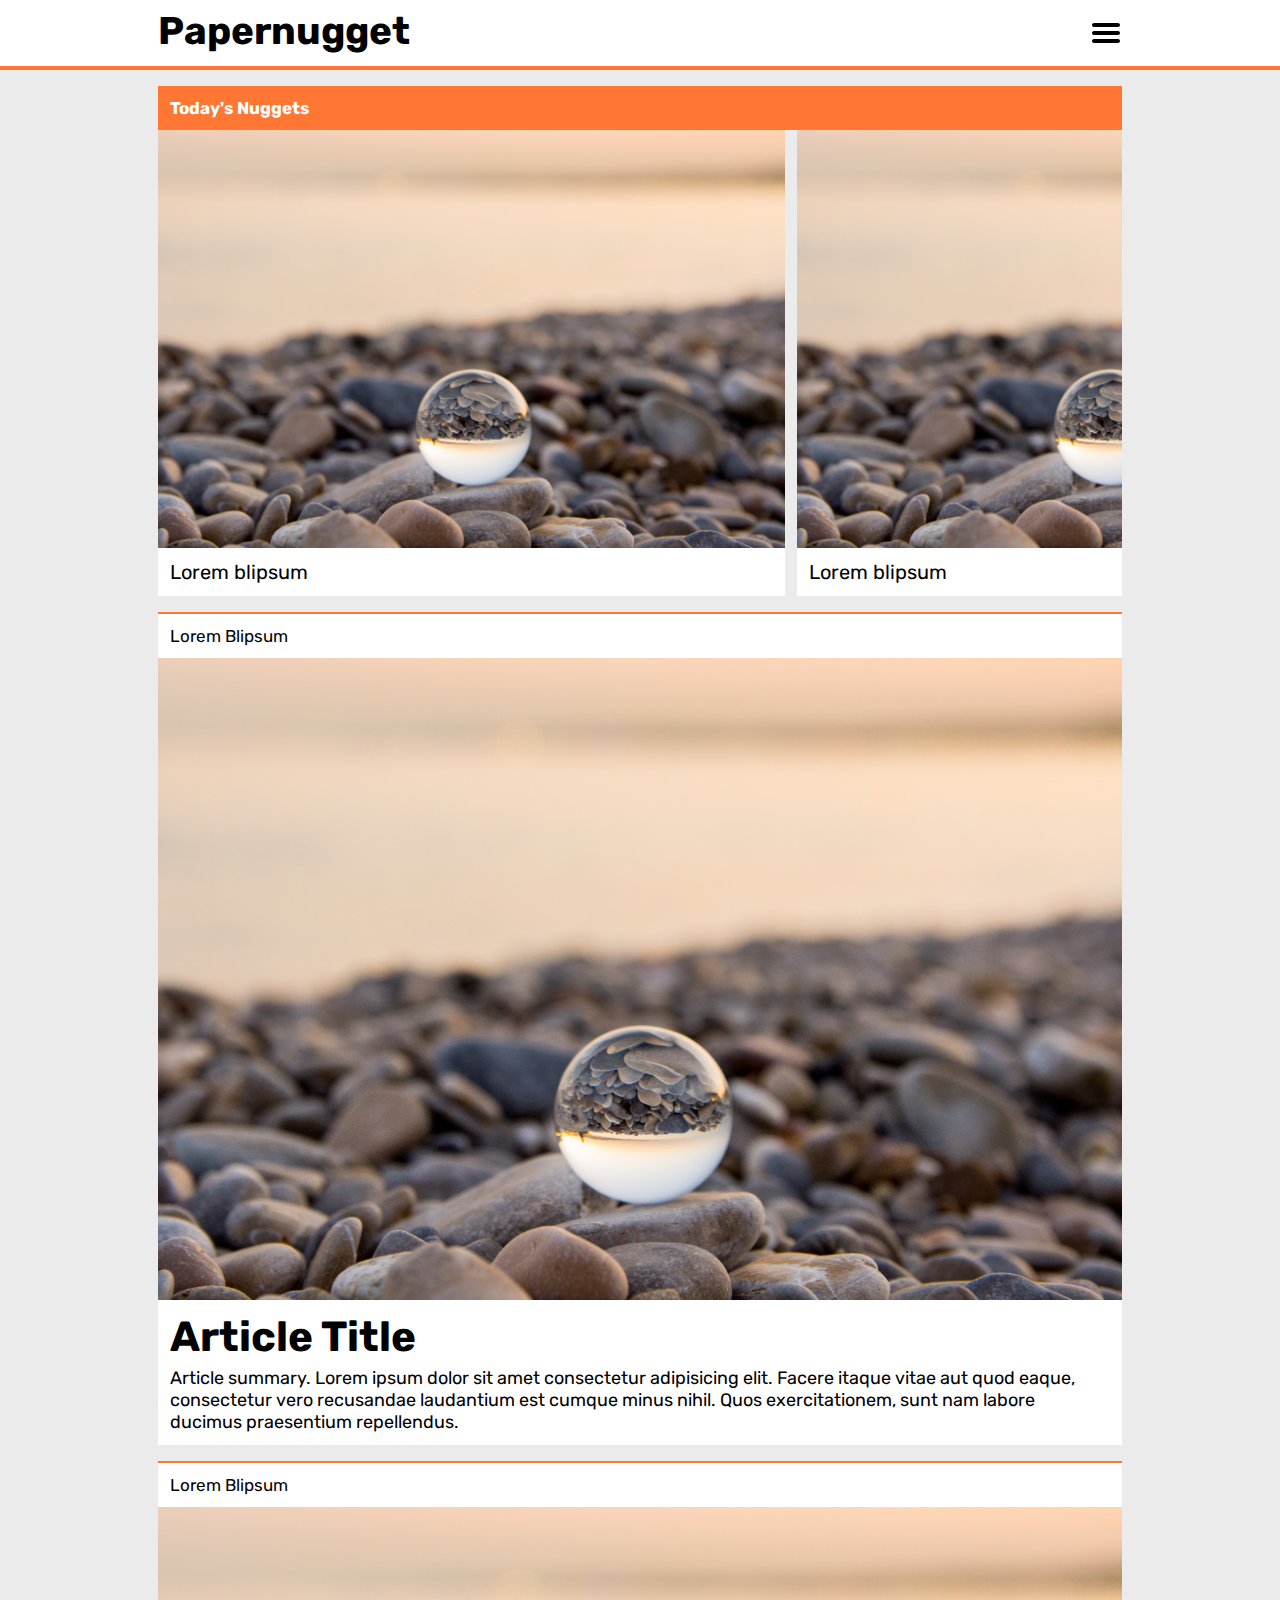
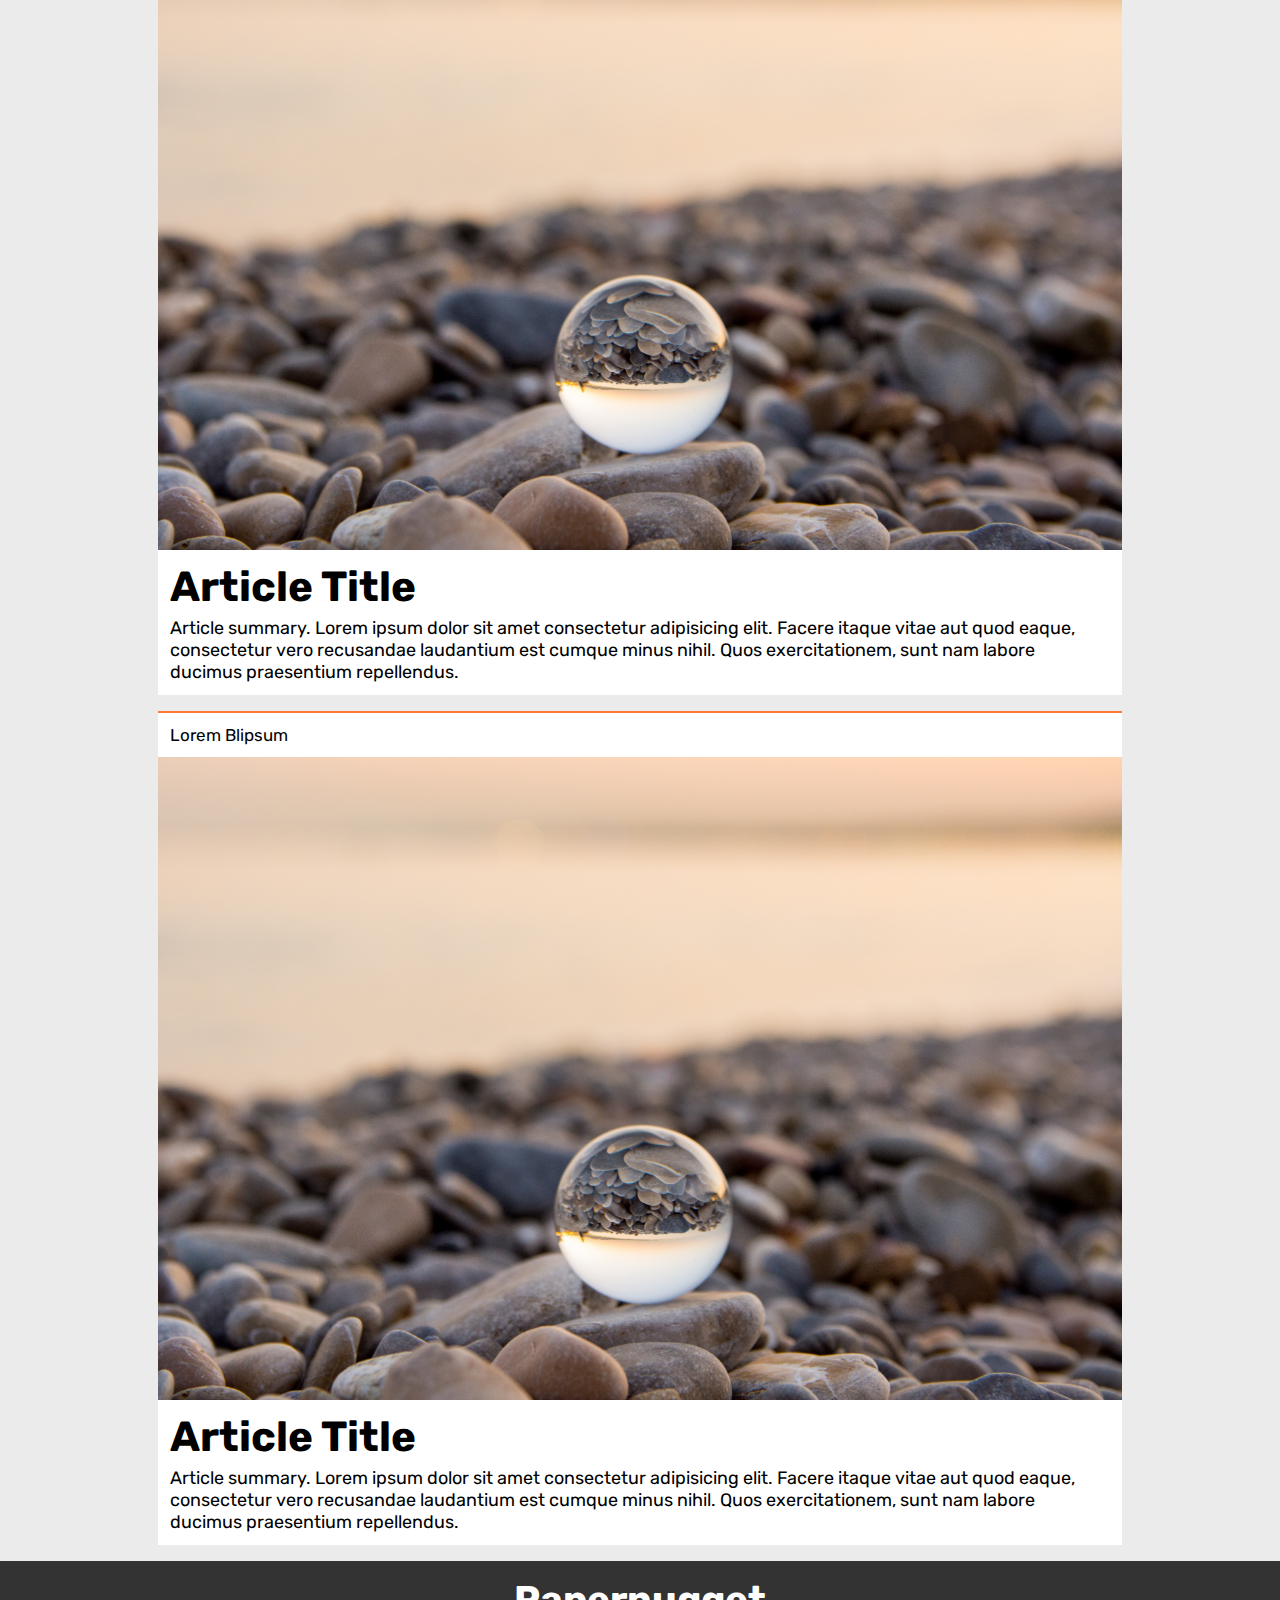
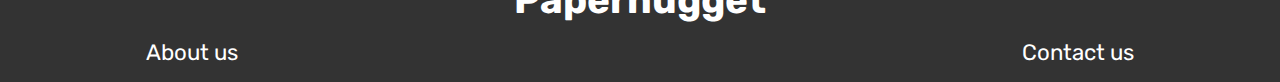
==== index.html @ dd3ecede "validate index.html, fix image links that were incorrect" ====
<!DOCTYPE html>
<html lang="en">
    <head>
        <meta charset="UTF-8" />
        <meta name="viewport" content="width=device-width, initial-scale=1.0" />
        <meta http-equiv="X-UA-Compatible" content="ie=edge" />
        <title>Papernugget</title>
        <link rel="stylesheet" href="./styles/main.css" />
        <link href="https://fonts.googleapis.com/css?family=Rubik&display=swap" rel="stylesheet" />
    </head>
    <body>
        <div class="navbar">
            <div class="navbar__content container">
                <a href="index.html"><h1 class="navbar__title">Papernugget</h1></a>
                <svg class="navbar__hamburger" height="32px" id="Layer_1" version="1.1" viewBox="0 0 32 32" width="32px" xml:space="preserve" xmlns="http://www.w3.org/2000/svg" xmlns:xlink="http://www.w3.org/1999/xlink">
                    <path d="M4,10h24c1.104,0,2-0.896,2-2s-0.896-2-2-2H4C2.896,6,2,6.896,2,8S2.896,10,4,10z M28,14H4c-1.104,0-2,0.896-2,2  s0.896,2,2,2h24c1.104,0,2-0.896,2-2S29.104,14,28,14z M28,22H4c-1.104,0-2,0.896-2,2s0.896,2,2,2h24c1.104,0,2-0.896,2-2  S29.104,22,28,22z" />
                </svg>
            </div>
        </div>
        <main>
            <div class="container">
                <div class="highlight">
                    <h2 class="highlight__title">Today's Nuggets</h2>
                    <div class="highlight__scroll">
                        <div class="highlight__card">
                            <div class="highlight__card-content">
                                <img class="highlight__image" src="../images/sven-fischer-MHZvk_XpK2I-unsplash.jpg" alt="placeholder image" />
                                <p class="highlight__article-title">Lorem blipsum</p>
                            </div>
                        </div>
                        <div class="highlight__card">
                            <div class="highlight__card-content">
                                <img class="highlight__image" src="../images/sven-fischer-MHZvk_XpK2I-unsplash.jpg" alt="placeholder image" />
                                <p class="highlight__article-title">Lorem blipsum</p>
                            </div>
                        </div>
                        <div class="highlight__card">
                            <div class="highlight__card-content">
                                <img class="highlight__image" src="../images/sven-fischer-MHZvk_XpK2I-unsplash.jpg" alt="placeholder image" />
                                <p class="highlight__article-title">Lorem blipsum</p>
                            </div>
                        </div>
                    </div>
                </div>
                <div class="frontpage__article-container">
                    <div class="frontpage__article">
                        <h2 class="frontpage__article-topic">Lorem Blipsum</h2>
                        <img src="../images/sven-fischer-MHZvk_XpK2I-unsplash.jpg" alt="placeholder image" class="frontpage__article-image" />
                        <div class="frontpage__article-text">
                            <h2 class="frontpage__article-title">Article Title</h2>
                            <p class="frontpage__article-summary">Article summary. Lorem ipsum dolor sit amet consectetur adipisicing elit. Facere itaque vitae aut quod eaque, consectetur vero recusandae laudantium est cumque minus nihil. Quos exercitationem, sunt nam labore ducimus praesentium repellendus.</p>
                        </div>
                    </div>
                    <div class="frontpage__article">
                        <h2 class="frontpage__article-topic">Lorem Blipsum</h2>
                        <img src="../images/sven-fischer-MHZvk_XpK2I-unsplash.jpg" alt="placeholder image" class="frontpage__article-image" />
                        <div class="frontpage__article-text">
                            <h2 class="frontpage__article-title">Article Title</h2>
                            <p class="frontpage__article-summary">Article summary. Lorem ipsum dolor sit amet consectetur adipisicing elit. Facere itaque vitae aut quod eaque, consectetur vero recusandae laudantium est cumque minus nihil. Quos exercitationem, sunt nam labore ducimus praesentium repellendus.</p>
                        </div>
                    </div>
                    <div class="frontpage__article">
                        <h2 class="frontpage__article-topic">Lorem Blipsum</h2>
                        <img src="../images/sven-fischer-MHZvk_XpK2I-unsplash.jpg" alt="placeholder image" class="frontpage__article-image" />
                        <div class="frontpage__article-text">
                            <h2 class="frontpage__article-title">Article Title</h2>
                            <p class="frontpage__article-summary">Article summary. Lorem ipsum dolor sit amet consectetur adipisicing elit. Facere itaque vitae aut quod eaque, consectetur vero recusandae laudantium est cumque minus nihil. Quos exercitationem, sunt nam labore ducimus praesentium repellendus.</p>
                        </div>
                    </div>
                </div>
            </div>
            <footer>
                <div class="footer__content-container container">
                    <a href="" class="footer__title-link"><h2 class="footer__page-title">Papernugget</h2></a>
                    <div class="footer__content">
                        <a class="footer__link" href="./about-us.html">About us</a>
                        <a class="footer__link">Contact us</a>
                    </div>
                </div>
            </footer>
        </main>
    </body>
</html>
---- styles/main.css ----
:root {
    --nugget-color: #f73 /*#f35b04*/;
}

* {
    padding: 0;
    margin: 0;
    box-sizing: border-box;
}

body {
    font-family: "Rubik", sans-serif;
    background-color: #ebebeb;
}

.container {
    width: 100%;
    margin: 0 auto;
    padding: 0 12px;
    background-color: #ebebeb;
    max-width: 576px;
}

.navbar {
    border-bottom: solid var(--nugget-color) 4px;
    background-color: white;
}

.navbar__content {
    display: flex;
    background-color: white;
    justify-content: space-between;
    align-items: center;
}

.navbar__title {
    margin: 8px 0 12px 0;
    font-size: 2rem;
}

a {
    text-decoration: none;
    color: black;
}

.highlight__title {
    background-color: var(--nugget-color);
    color: white;
    margin-top: 16px;
    padding: 12px;
    font-size: 1rem;
}

.highlight__image {
    width: 100%;
    height: auto;
    display: inline-block;
    vertical-align: top;
}

.highlight__scroll {
    overflow-x: scroll;
    overflow-y: hidden;
    height: auto;
    white-space: nowrap;
}

.highlight__card {
    display: inline-block;
    max-width: 65%;
    margin-left: 8px;
}

.highlight__card:first-child {
    margin-left: 0px;
}

.highlight__card-content {
    display: flex;
    flex-direction: column;
    background-color: white;
}

.highlight__article-title {
    padding: 12px 12px;
    font-size: 1.125rem;
}

.frontpage__article {
    background-color: white;
    margin-top: 16px;
}

.frontpage__article-topic {
    background-color: white;
    padding: 12px;
    border-top: solid #f73 2px;
    font-size: 1rem;
    font-weight: 400;
}

.frontpage__article-image {
    width: 100%;
    height: auto;
}

.frontpage__article-text {
    padding: 8px 12px 12px 12px;
}

.frontpage__article-title {
    font-size: 1.6875rem;
    margin-bottom: 5px;
}

.frontpage__article-summary {
    font-size: 1.0625rem;
}

footer {
    margin-top: 16px;
    width: 100%;
    padding: 16px 20px;
    background-color: #333333;
    color: white;
}

.footer__content-container {
    background-color: #333333;
    padding: 0;
}

.footer__page-title {
    text-align: center;
    font-size: 1.8em;
}

.footer__title-link {
    color: white;
}

.footer__content {
    display: flex;
    flex-direction: row;
    justify-content: space-between;
    padding: 16px 0 0 0;
}

.footer__link {
    font-size: 1.125em;
    text-decoration: none;
    color: white;
}

@media only screen and (min-width: 576px) {
    .navbar {
        padding: 0 auto;
    }

    .container {
        max-width: 673px;
    }

    .navbar__title {
        font-size: 2.2857rem;
    }

    .frontpage__article-topic {
        font-size: 1.0625rem;
    }

    .frontpage__article-title {
        font-size: 2.0625rem;
    }

    .frontpage__article-summary {
        font-size: 1.125rem;
    }

    .frontpage__article-image {
        max-width: 1150px;
    }

    .highlight__article-title {
        font-size: 1.25rem;
    }

    .highlight__title {
        font-size: 1.0625rem;
    }

    .footer__page-title {
        font-size: 2.2857rem;
    }

    .footer__link {
        font-size: 1.25rem;
    }

    /*Remove padding from footer*/
}

@media only screen and (min-width: 768px) {
    .navbar__title {
        font-size: 2.4081rem;
    }

    .frontpage__article-topic {
        font-size: 1.0625rem;
    }

    .frontpage__article-title {
        font-size: 2.625rem;
    }

    .footer__page-title {
        font-size: 2.4081rem;
    }

    .footer__link {
        font-size: 1.39rem;
    }
}

@media only screen and (min-width: 992px) {
    .container {
        width: 96%;
        max-width: 988px;
    }
}

@media only screen and (min-width: 1200px) {
}

.about-us__image {
    width: 100%;
    height: 100%;
    object-fit: cover;
}

.about-us__image-wrapper {
    width: 100%;
    height: 200px;
}
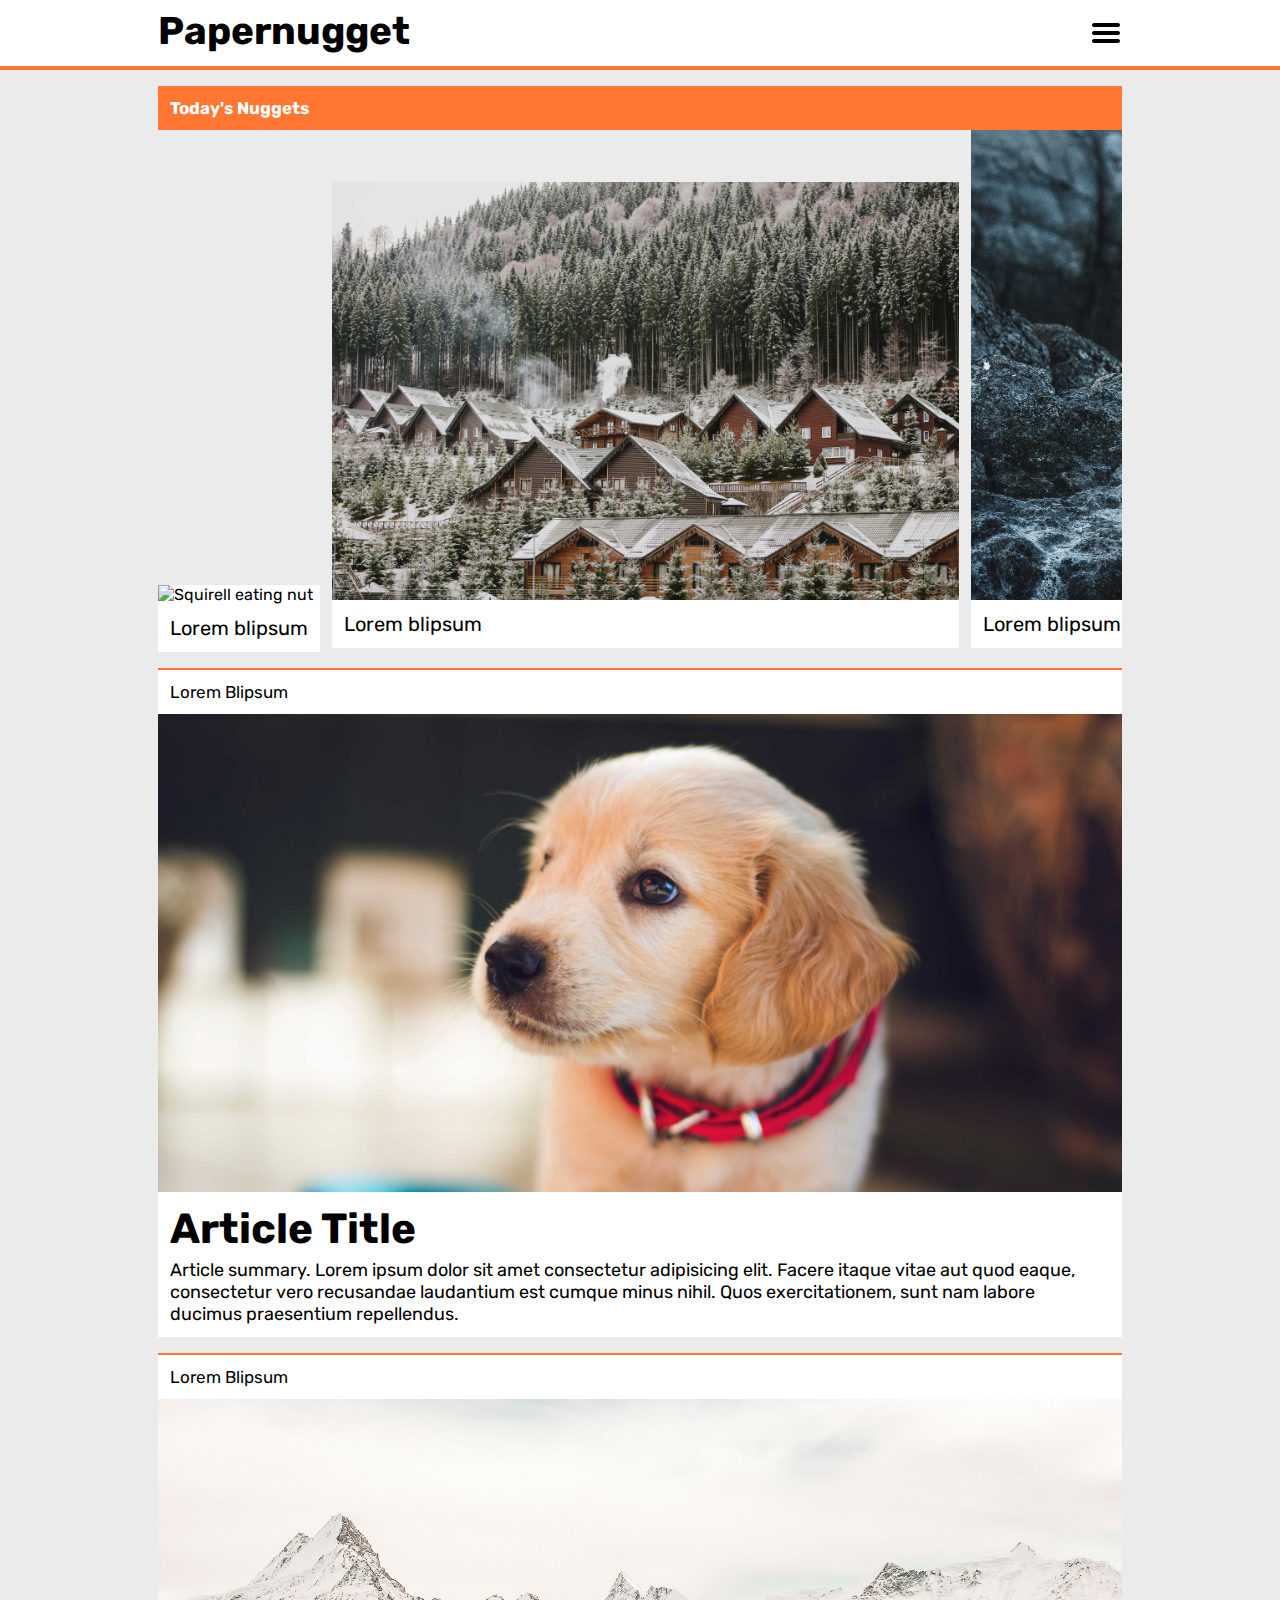
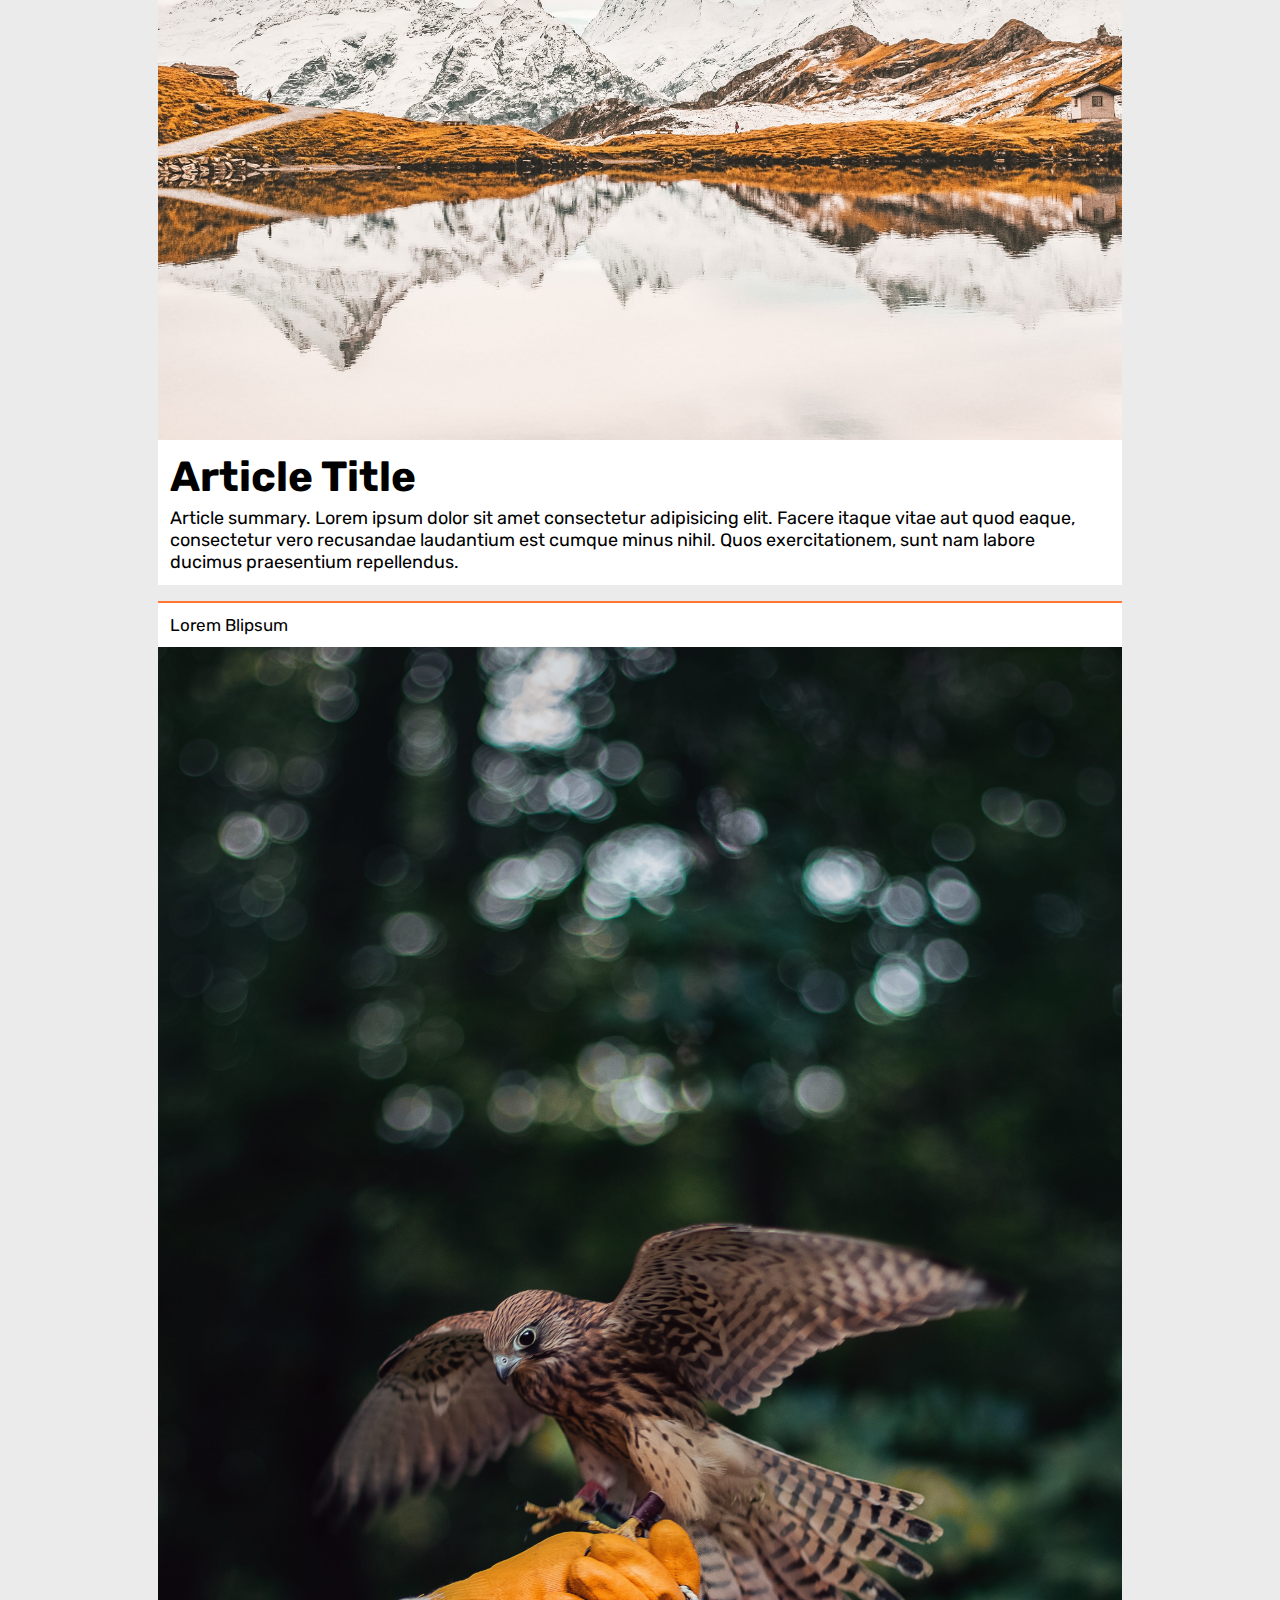
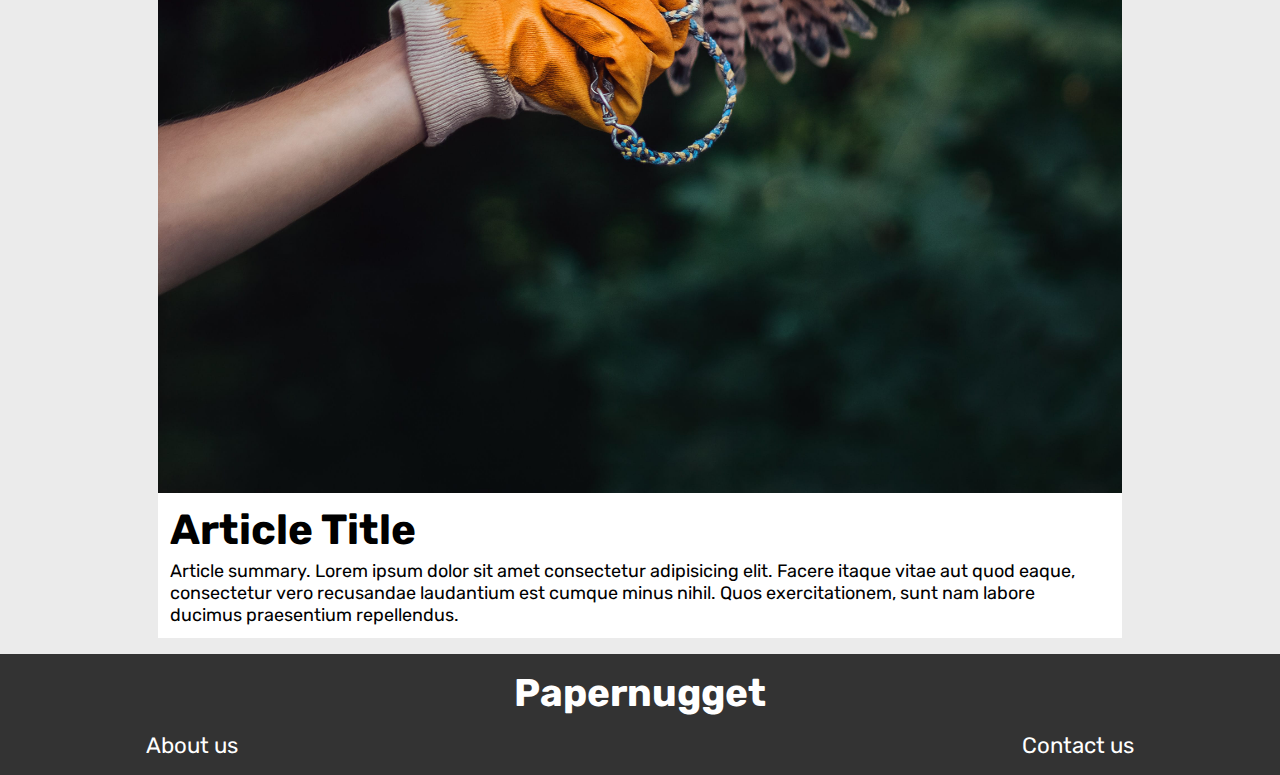
==== commit 515d6db8: "add final images" ====
--- a/index.html
+++ b/index.html
@@ -24,19 +24,19 @@
                     <div class="highlight__scroll">
                         <div class="highlight__card">
                             <div class="highlight__card-content">
-                                <img class="highlight__image" src="../images/sven-fischer-MHZvk_XpK2I-unsplash.jpg" alt="placeholder image" />
+                                <img class="highlight__image" src="./images/article2.jpg" alt="Squirell eating nut" />
                                 <p class="highlight__article-title">Lorem blipsum</p>
                             </div>
                         </div>
                         <div class="highlight__card">
                             <div class="highlight__card-content">
-                                <img class="highlight__image" src="../images/sven-fischer-MHZvk_XpK2I-unsplash.jpg" alt="placeholder image" />
+                                <img class="highlight__image" src="./images/article3.jpg" alt="Snowy village on forest mountainside" />
                                 <p class="highlight__article-title">Lorem blipsum</p>
                             </div>
                         </div>
                         <div class="highlight__card">
                             <div class="highlight__card-content">
-                                <img class="highlight__image" src="../images/sven-fischer-MHZvk_XpK2I-unsplash.jpg" alt="placeholder image" />
+                                <img class="highlight__image" src="./images/article4.jpg" alt="Two seals on a cliff" />
                                 <p class="highlight__article-title">Lorem blipsum</p>
                             </div>
                         </div>
@@ -45,7 +45,7 @@
                 <div class="frontpage__article-container">
                     <div class="frontpage__article">
                         <h2 class="frontpage__article-topic">Lorem Blipsum</h2>
-                        <img src="../images/sven-fischer-MHZvk_XpK2I-unsplash.jpg" alt="placeholder image" class="frontpage__article-image" />
+                        <img src="./images/article1.jpg" alt="Close up of Golden Retriever" class="frontpage__article-image" />
                         <div class="frontpage__article-text">
                             <h2 class="frontpage__article-title">Article Title</h2>
                             <p class="frontpage__article-summary">Article summary. Lorem ipsum dolor sit amet consectetur adipisicing elit. Facere itaque vitae aut quod eaque, consectetur vero recusandae laudantium est cumque minus nihil. Quos exercitationem, sunt nam labore ducimus praesentium repellendus.</p>
@@ -53,7 +53,7 @@
                     </div>
                     <div class="frontpage__article">
                         <h2 class="frontpage__article-topic">Lorem Blipsum</h2>
-                        <img src="../images/sven-fischer-MHZvk_XpK2I-unsplash.jpg" alt="placeholder image" class="frontpage__article-image" />
+                        <img src="./images/article5.jpg" alt="Sowny mountain by lake" class="frontpage__article-image" />
                         <div class="frontpage__article-text">
                             <h2 class="frontpage__article-title">Article Title</h2>
                             <p class="frontpage__article-summary">Article summary. Lorem ipsum dolor sit amet consectetur adipisicing elit. Facere itaque vitae aut quod eaque, consectetur vero recusandae laudantium est cumque minus nihil. Quos exercitationem, sunt nam labore ducimus praesentium repellendus.</p>
@@ -61,7 +61,7 @@
                     </div>
                     <div class="frontpage__article">
                         <h2 class="frontpage__article-topic">Lorem Blipsum</h2>
-                        <img src="../images/sven-fischer-MHZvk_XpK2I-unsplash.jpg" alt="placeholder image" class="frontpage__article-image" />
+                        <img src="./images/article6.jpg" alt="Eagle landing on gloved hand" class="frontpage__article-image" />
                         <div class="frontpage__article-text">
                             <h2 class="frontpage__article-title">Article Title</h2>
                             <p class="frontpage__article-summary">Article summary. Lorem ipsum dolor sit amet consectetur adipisicing elit. Facere itaque vitae aut quod eaque, consectetur vero recusandae laudantium est cumque minus nihil. Quos exercitationem, sunt nam labore ducimus praesentium repellendus.</p>
--- a/styles/main.css
+++ b/styles/main.css
@@ -1,5 +1,5 @@
 :root {
-    --nugget-color: #f73 /*#f35b04*/;
+    --nugget-color: #f73;
 }
 
 * {
@@ -152,10 +152,23 @@
     color: white;
 }
 
+.article__preamble {
+    font-size: 1.0625rem;
+    margin-bottom: 5px;
+}
+
+.article__title {
+    hyphens: auto;
+}
+
+.italic {
+    font-style: italic;
+}
+
 @media only screen and (min-width: 576px) {
-    .navbar {
-        padding: 0 auto;
-    }
+    /*.navbar {
+        padding: 0;
+    }*/
 
     .container {
         max-width: 673px;
@@ -194,6 +207,10 @@
     }
 
     .footer__link {
+        font-size: 1.25rem;
+    }
+
+    .article__preamble {
         font-size: 1.25rem;
     }
 
@@ -230,6 +247,9 @@
 }
 
 @media only screen and (min-width: 1200px) {
+    .about-us__image-wrapper {
+        height: 400px;
+    }
 }
 
 .about-us__image {
@@ -239,6 +259,32 @@
 }
 
 .about-us__image-wrapper {
-    width: 100%;
-    height: 200px;
-}
+    margin-top: 16px;
+    width: 100%;
+    height: 300px;
+}
+
+.about-us__text-container {
+    background-color: white;
+    padding: 8px 12px;
+}
+
+.about-us__text:not(:first-of-type) {
+    padding-top: 16px;
+}
+
+.bold {
+    font-weight: 800;
+}
+
+.article__text:not(:first-of-type) {
+    padding-top: 16px;
+}
+
+.article__text:last-of-type {
+    padding-top: 32px;
+}
+
+.article__quote {
+    padding-left: 12px;
+}
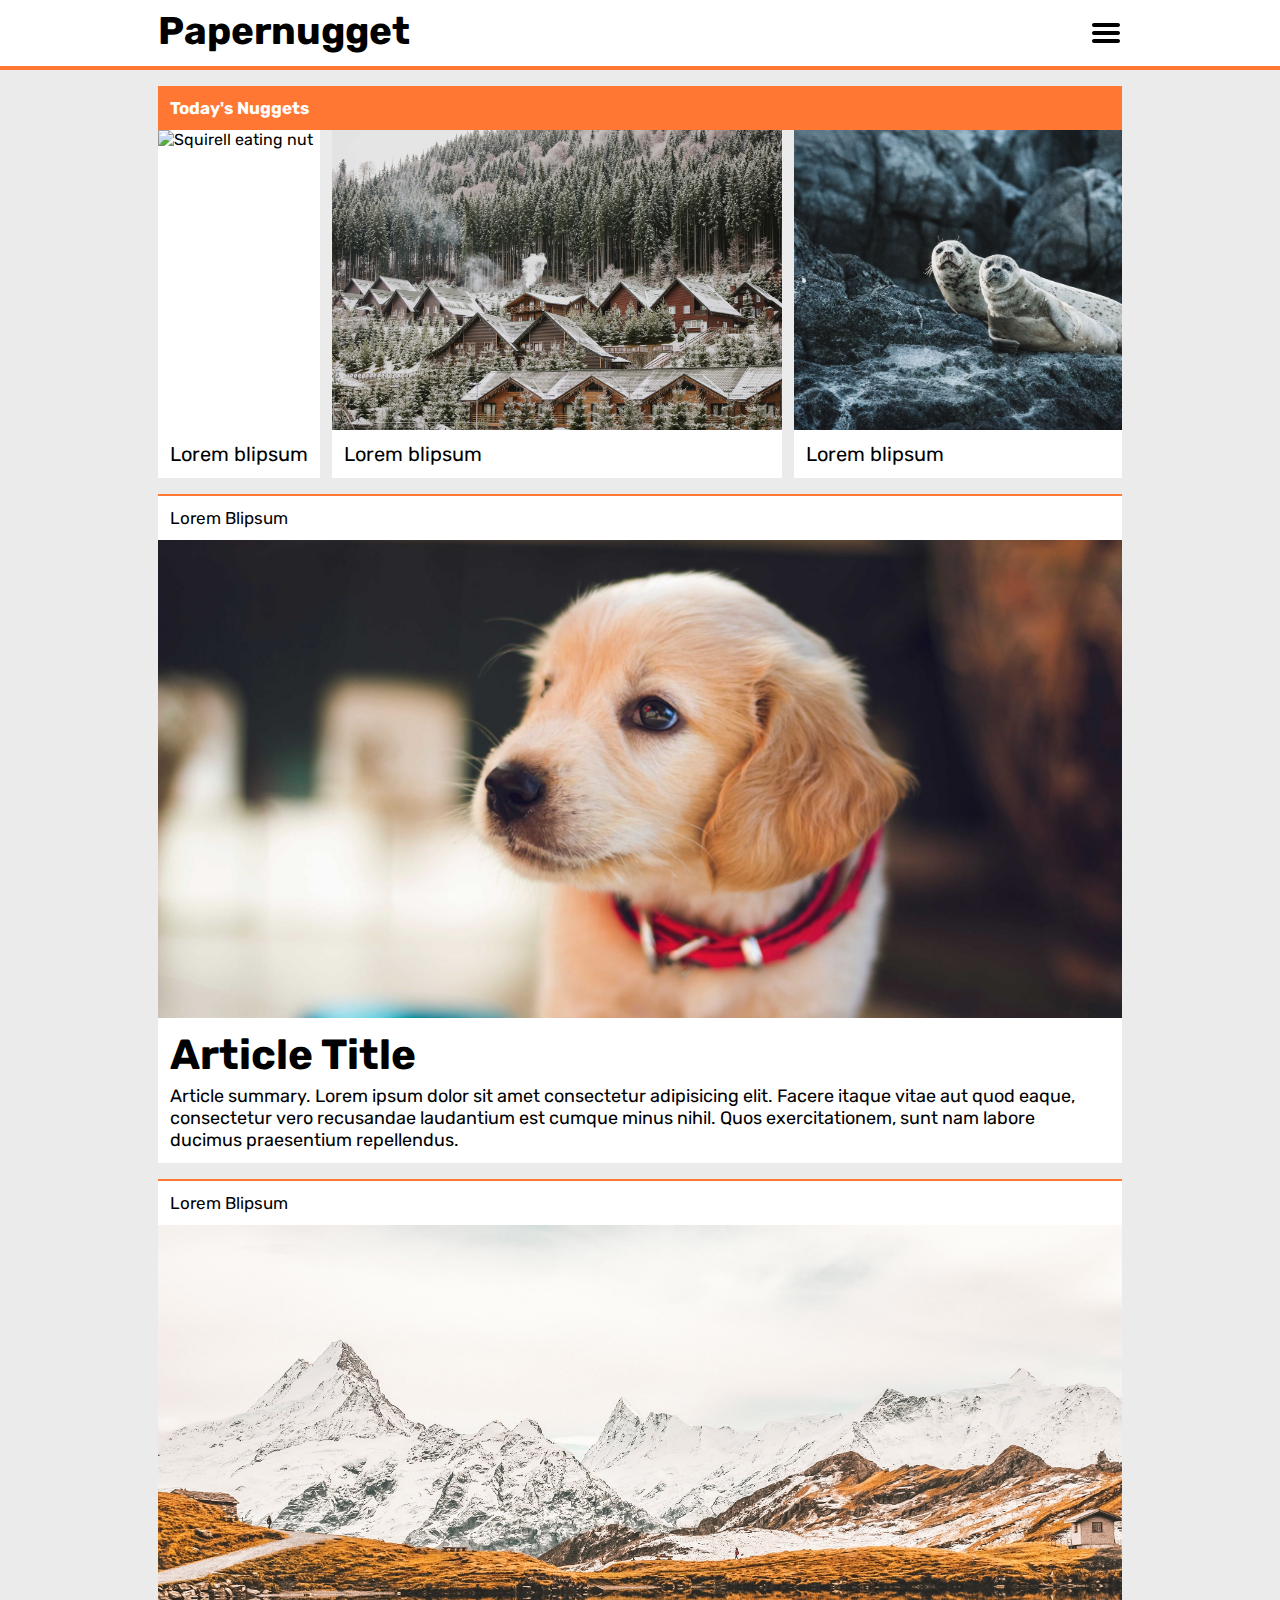
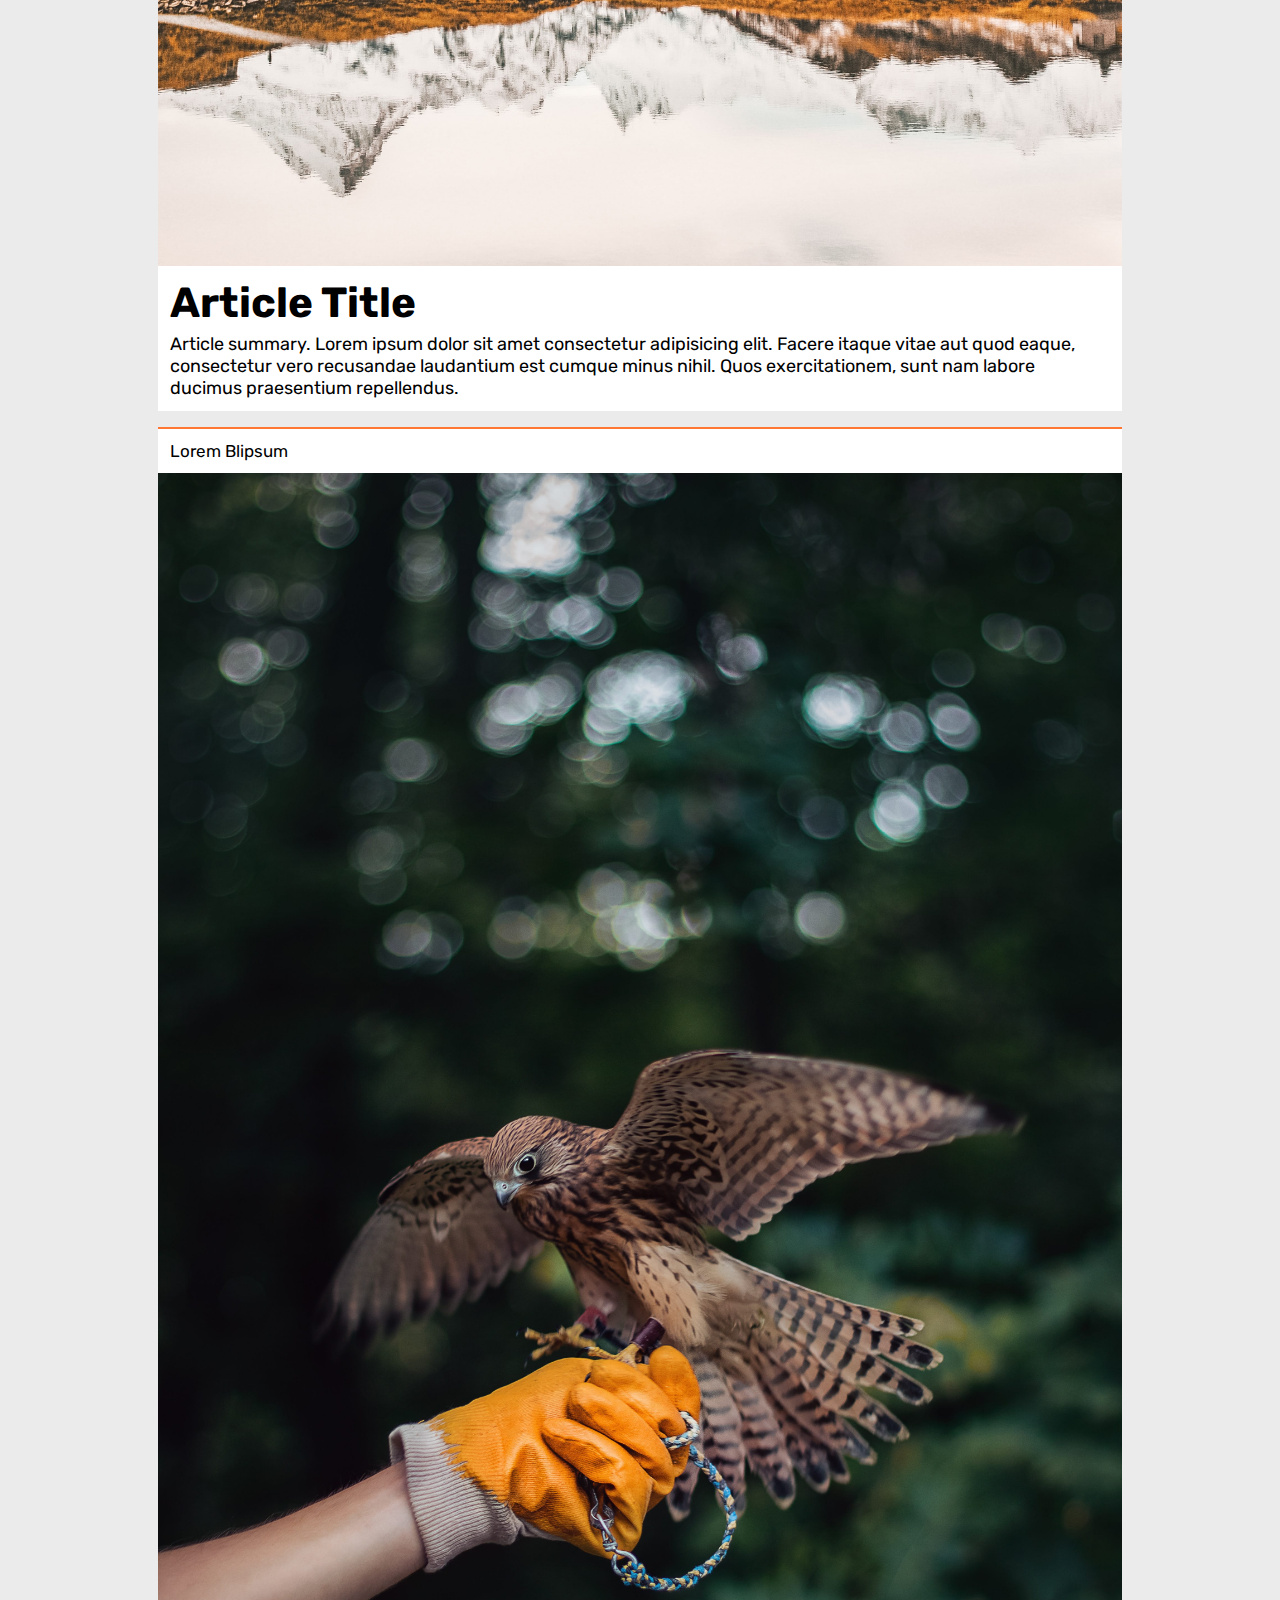
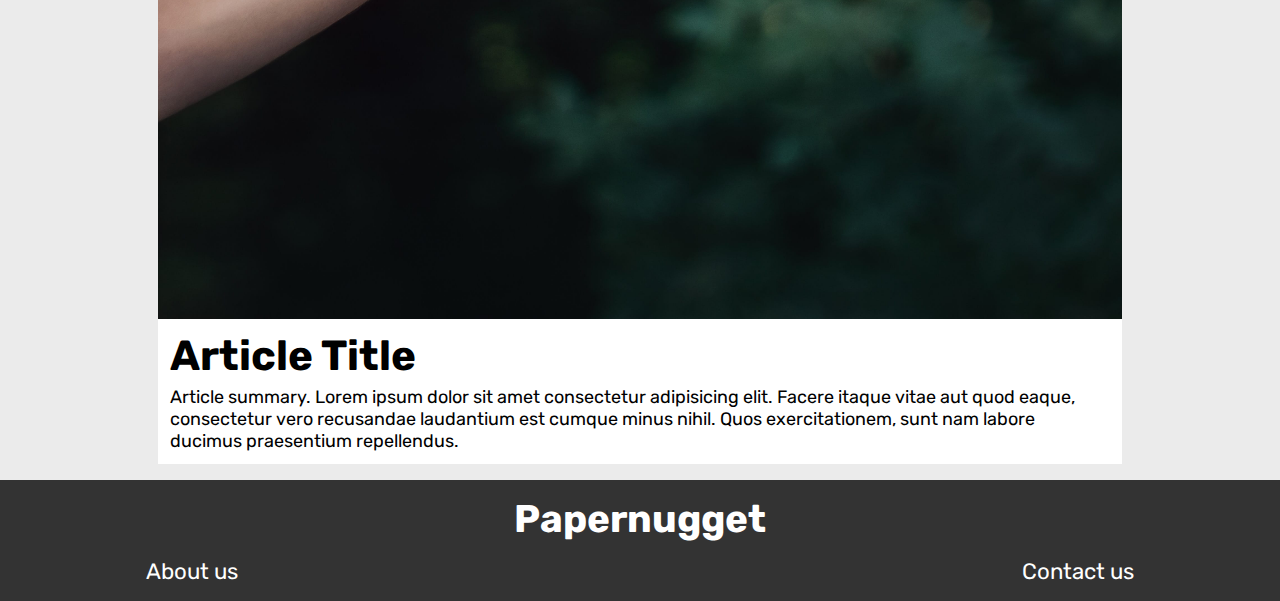
==== commit 32413929: "update how images are displayed in highlight" ====
--- a/index.html
+++ b/index.html
@@ -24,19 +24,25 @@
                     <div class="highlight__scroll">
                         <div class="highlight__card">
                             <div class="highlight__card-content">
-                                <img class="highlight__image" src="./images/article2.jpg" alt="Squirell eating nut" />
+                                <div class="highlight__image-wrapper">
+                                    <img class="highlight__image" src="./images/article2.jpg" alt="Squirell eating nut" />
+                                </div>
                                 <p class="highlight__article-title">Lorem blipsum</p>
                             </div>
                         </div>
                         <div class="highlight__card">
                             <div class="highlight__card-content">
-                                <img class="highlight__image" src="./images/article3.jpg" alt="Snowy village on forest mountainside" />
+                                <div class="highlight__image-wrapper">
+                                    <img class="highlight__image" src="./images/article3.jpg" alt="Snowy village on forest mountainside" />
+                                </div>
                                 <p class="highlight__article-title">Lorem blipsum</p>
                             </div>
                         </div>
                         <div class="highlight__card">
                             <div class="highlight__card-content">
-                                <img class="highlight__image" src="./images/article4.jpg" alt="Two seals on a cliff" />
+                                <div class="highlight__image-wrapper">
+                                    <img class="highlight__image" src="./images/article4.jpg" alt="Two seals on a cliff" />
+                                </div>
                                 <p class="highlight__article-title">Lorem blipsum</p>
                             </div>
                         </div>
--- a/styles/main.css
+++ b/styles/main.css
@@ -51,9 +51,17 @@
     font-size: 1rem;
 }
 
+.highlight__image-wrapper {
+    display: inline-block;
+    vertical-align: top;
+    width: 100%;
+    height: 300px;
+}
+
 .highlight__image {
     width: 100%;
-    height: auto;
+    height: 100%;
+    object-fit: cover;
     display: inline-block;
     vertical-align: top;
 }
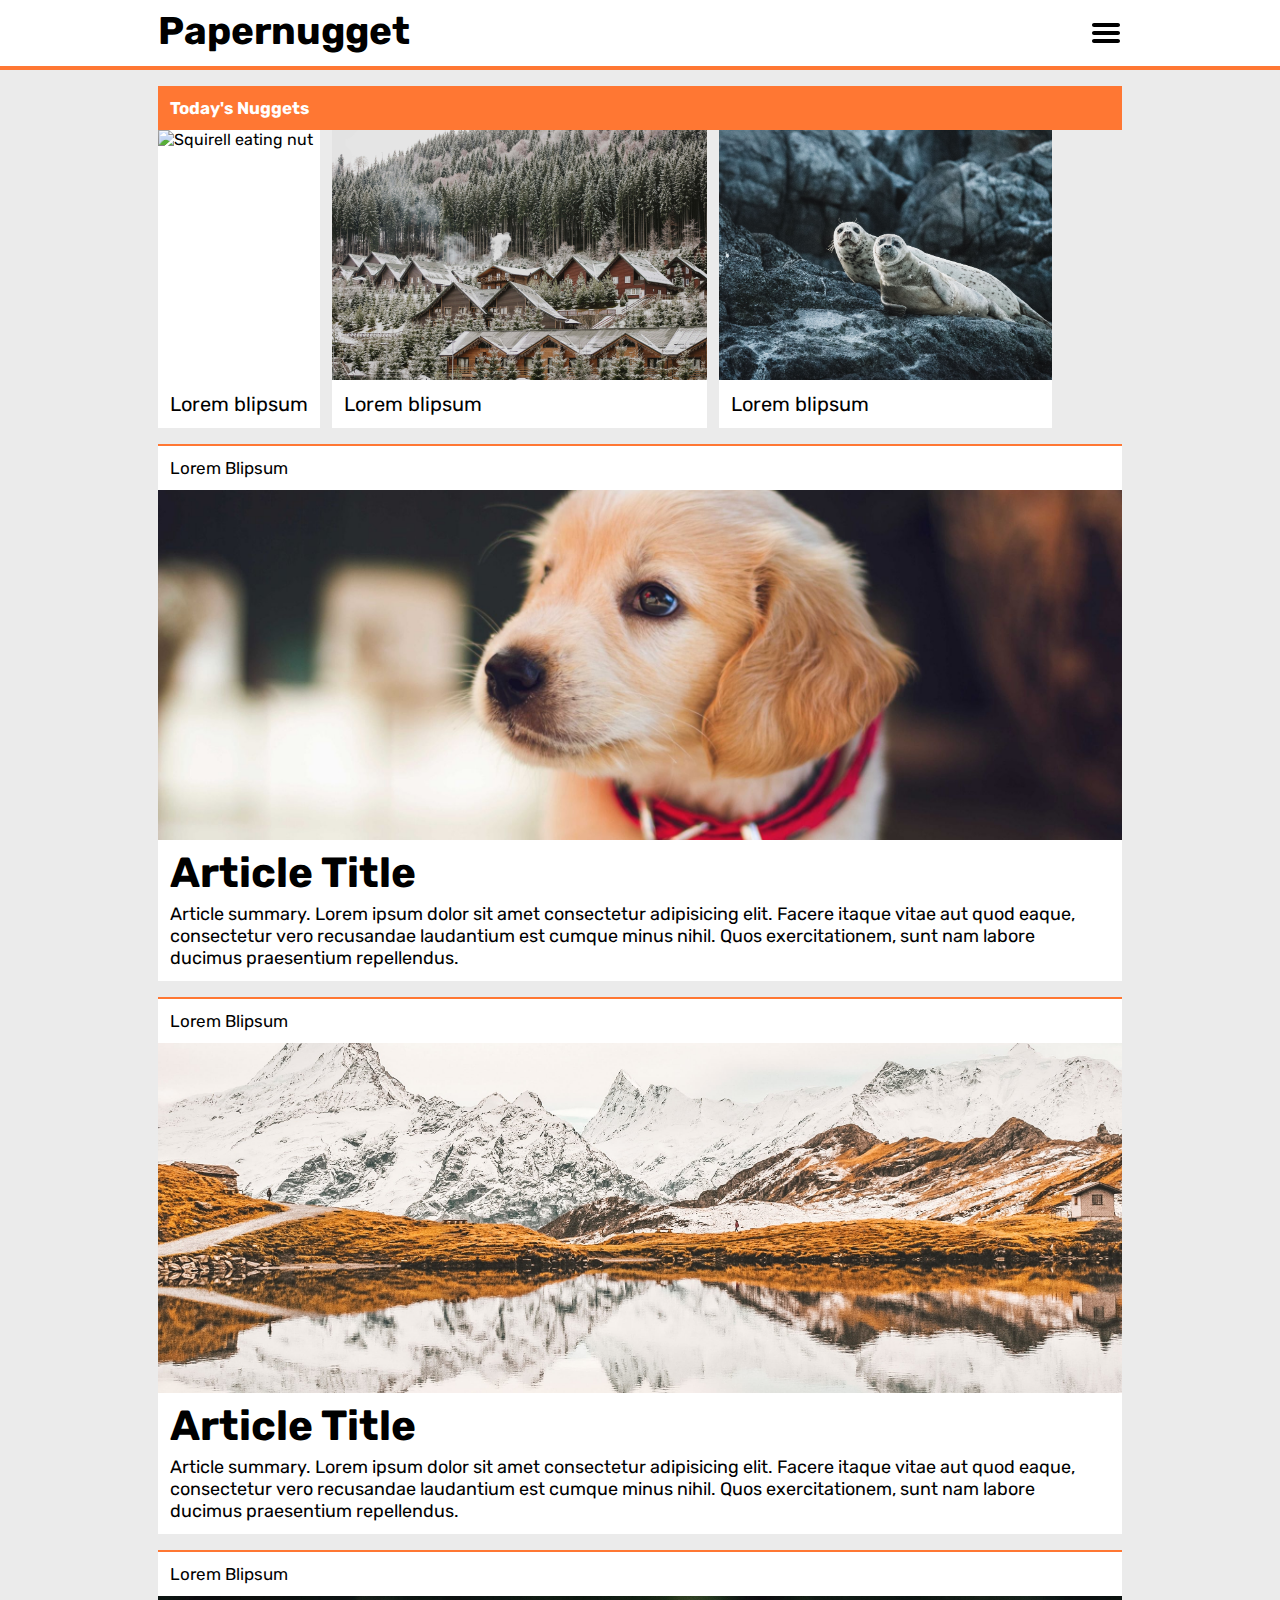
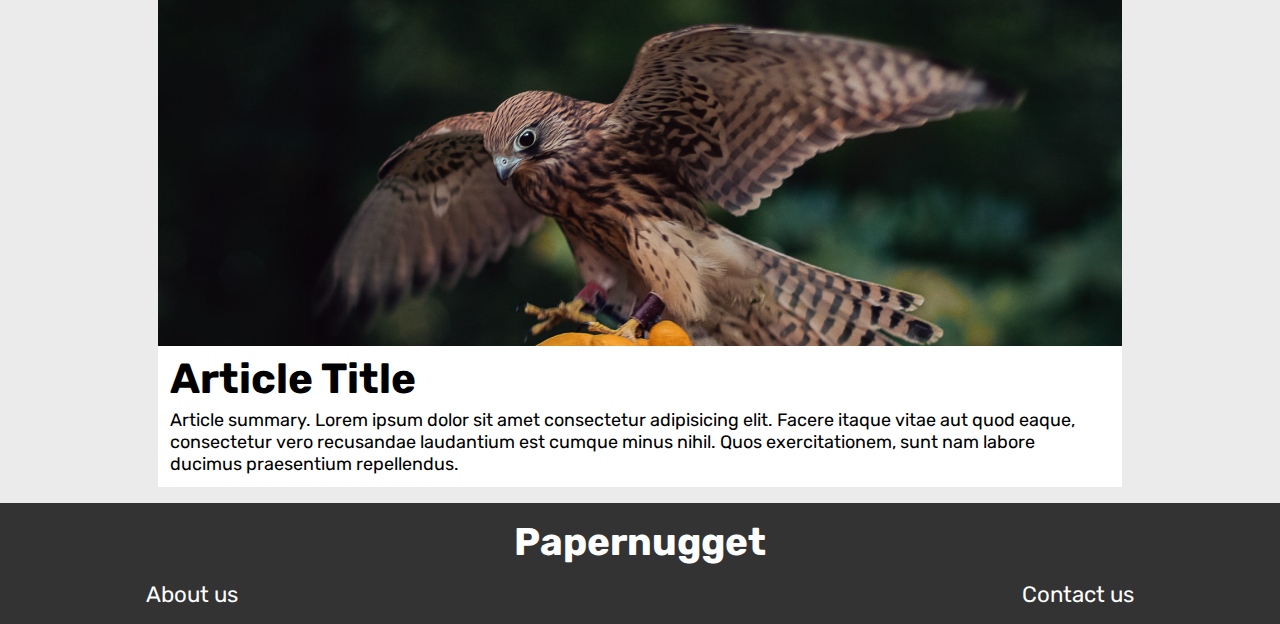
==== commit 73bea2f3: "change how frontpage images are displayed" ====
--- a/index.html
+++ b/index.html
@@ -51,7 +51,9 @@
                 <div class="frontpage__article-container">
                     <div class="frontpage__article">
                         <h2 class="frontpage__article-topic">Lorem Blipsum</h2>
-                        <img src="./images/article1.jpg" alt="Close up of Golden Retriever" class="frontpage__article-image" />
+                        <div class="frontpage__article-image-wrapper">
+                            <img src="./images/article1.jpg" alt="Close up of Golden Retriever" class="frontpage__article-image" />
+                        </div>
                         <div class="frontpage__article-text">
                             <h2 class="frontpage__article-title">Article Title</h2>
                             <p class="frontpage__article-summary">Article summary. Lorem ipsum dolor sit amet consectetur adipisicing elit. Facere itaque vitae aut quod eaque, consectetur vero recusandae laudantium est cumque minus nihil. Quos exercitationem, sunt nam labore ducimus praesentium repellendus.</p>
@@ -59,7 +61,9 @@
                     </div>
                     <div class="frontpage__article">
                         <h2 class="frontpage__article-topic">Lorem Blipsum</h2>
-                        <img src="./images/article5.jpg" alt="Sowny mountain by lake" class="frontpage__article-image" />
+                        <div class="frontpage__article-image-wrapper">
+                            <img src="./images/article5.jpg" alt="Sowny mountain by lake" class="frontpage__article-image" />
+                        </div>
                         <div class="frontpage__article-text">
                             <h2 class="frontpage__article-title">Article Title</h2>
                             <p class="frontpage__article-summary">Article summary. Lorem ipsum dolor sit amet consectetur adipisicing elit. Facere itaque vitae aut quod eaque, consectetur vero recusandae laudantium est cumque minus nihil. Quos exercitationem, sunt nam labore ducimus praesentium repellendus.</p>
@@ -67,7 +71,9 @@
                     </div>
                     <div class="frontpage__article">
                         <h2 class="frontpage__article-topic">Lorem Blipsum</h2>
-                        <img src="./images/article6.jpg" alt="Eagle landing on gloved hand" class="frontpage__article-image" />
+                        <div class="frontpage__article-image-wrapper">
+                            <img src="./images/article6.jpg" alt="Eagle landing on gloved hand" class="frontpage__article-image" />
+                        </div>
                         <div class="frontpage__article-text">
                             <h2 class="frontpage__article-title">Article Title</h2>
                             <p class="frontpage__article-summary">Article summary. Lorem ipsum dolor sit amet consectetur adipisicing elit. Facere itaque vitae aut quod eaque, consectetur vero recusandae laudantium est cumque minus nihil. Quos exercitationem, sunt nam labore ducimus praesentium repellendus.</p>
--- a/styles/main.css
+++ b/styles/main.css
@@ -55,7 +55,7 @@
     display: inline-block;
     vertical-align: top;
     width: 100%;
-    height: 300px;
+    height: 250px;
 }
 
 .highlight__image {
@@ -109,7 +109,13 @@
 
 .frontpage__article-image {
     width: 100%;
-    height: auto;
+    height: 100%;
+    object-fit: cover;
+}
+
+.frontpage__article-image-wrapper {
+    width: 100%;
+    height: 300px;
 }
 
 .frontpage__article-text {
@@ -245,6 +251,10 @@
     .footer__link {
         font-size: 1.39rem;
     }
+
+    .frontpage__article-image-wrapper {
+        height: 350px;
+    }
 }
 
 @media only screen and (min-width: 992px) {
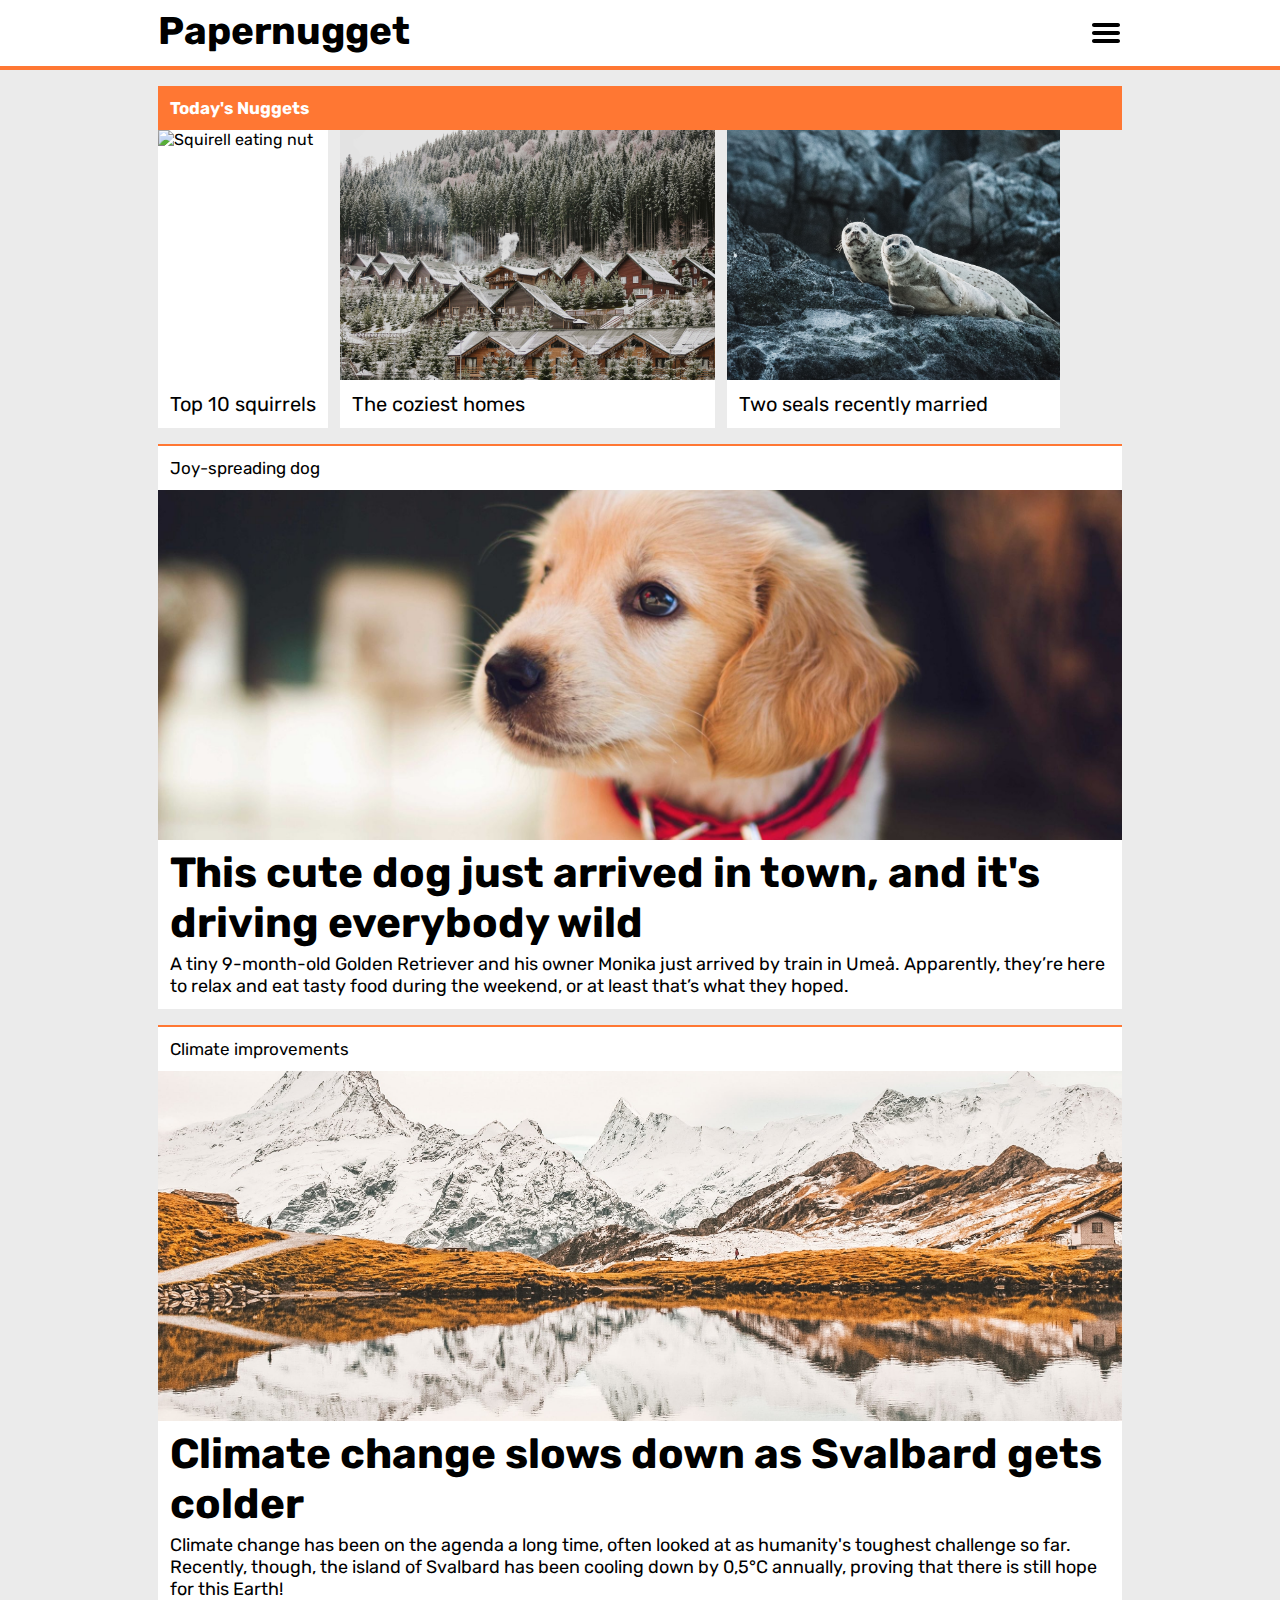
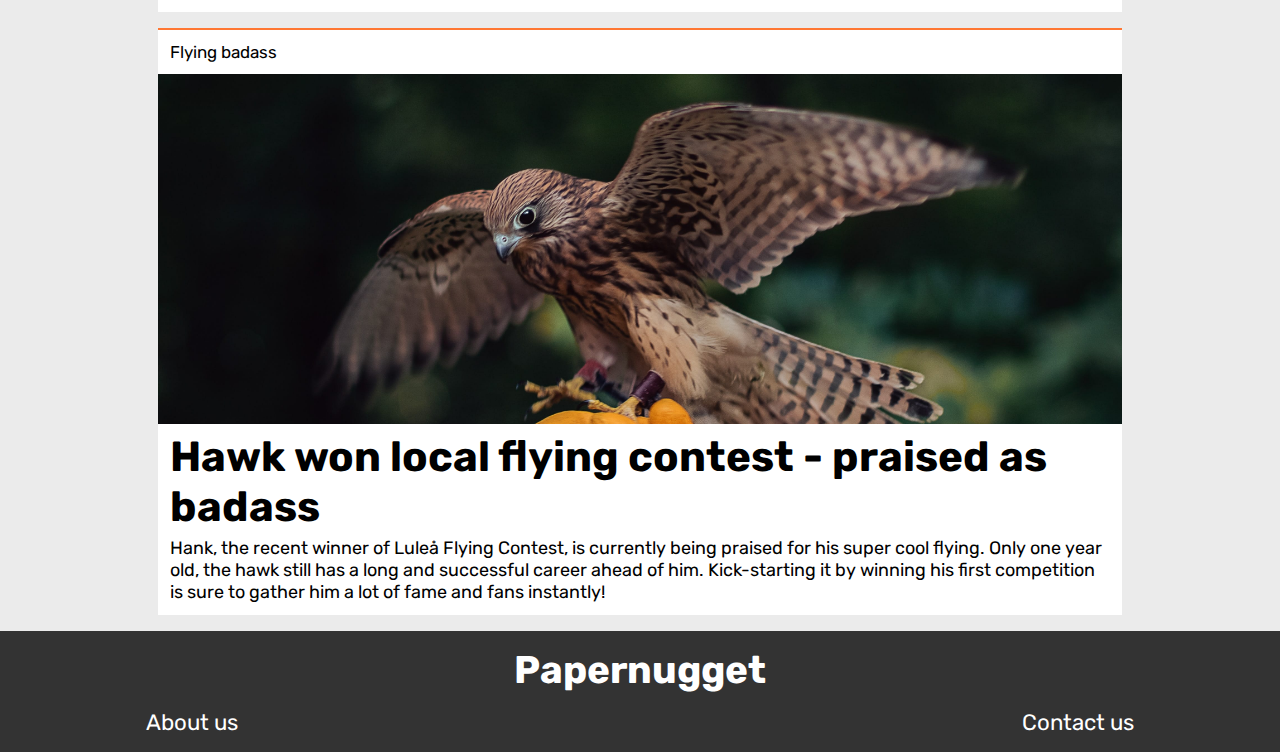
==== commit 6e0ce14d: "add article titles and summary for frontpage" ====
--- a/index.html
+++ b/index.html
@@ -24,60 +24,76 @@
                     <div class="highlight__scroll">
                         <div class="highlight__card">
                             <div class="highlight__card-content">
-                                <div class="highlight__image-wrapper">
-                                    <img class="highlight__image" src="./images/article2.jpg" alt="Squirell eating nut" />
-                                </div>
-                                <p class="highlight__article-title">Lorem blipsum</p>
+                                <a href="#">
+                                    <div class="highlight__image-wrapper">
+                                        <img class="highlight__image" src="./images/article2.jpg" alt="Squirell eating nut" />
+                                    </div>
+                                    <p class="highlight__article-title">Top 10 squirrels</p>
+                                </a>
                             </div>
                         </div>
+
                         <div class="highlight__card">
                             <div class="highlight__card-content">
-                                <div class="highlight__image-wrapper">
-                                    <img class="highlight__image" src="./images/article3.jpg" alt="Snowy village on forest mountainside" />
-                                </div>
-                                <p class="highlight__article-title">Lorem blipsum</p>
+                                <a href="#">
+                                    <div class="highlight__image-wrapper">
+                                        <img class="highlight__image" src="./images/article3.jpg" alt="Snowy village on forest mountainside" />
+                                    </div>
+                                    <p class="highlight__article-title">The coziest homes</p>
+                                </a>
                             </div>
                         </div>
+
                         <div class="highlight__card">
                             <div class="highlight__card-content">
-                                <div class="highlight__image-wrapper">
-                                    <img class="highlight__image" src="./images/article4.jpg" alt="Two seals on a cliff" />
-                                </div>
-                                <p class="highlight__article-title">Lorem blipsum</p>
+                                <a href="#">
+                                    <div class="highlight__image-wrapper">
+                                        <img class="highlight__image" src="./images/article4.jpg" alt="Two seals on a cliff" />
+                                    </div>
+                                    <p class="highlight__article-title">Two seals recently married</p>
+                                </a>
                             </div>
                         </div>
                     </div>
                 </div>
                 <div class="frontpage__article-container">
                     <div class="frontpage__article">
-                        <h2 class="frontpage__article-topic">Lorem Blipsum</h2>
-                        <div class="frontpage__article-image-wrapper">
-                            <img src="./images/article1.jpg" alt="Close up of Golden Retriever" class="frontpage__article-image" />
-                        </div>
-                        <div class="frontpage__article-text">
-                            <h2 class="frontpage__article-title">Article Title</h2>
-                            <p class="frontpage__article-summary">Article summary. Lorem ipsum dolor sit amet consectetur adipisicing elit. Facere itaque vitae aut quod eaque, consectetur vero recusandae laudantium est cumque minus nihil. Quos exercitationem, sunt nam labore ducimus praesentium repellendus.</p>
-                        </div>
+                        <h2 class="frontpage__article-topic">Joy-spreading dog</h2>
+                        <a href="article.html">
+                            <div class="frontpage__article-image-wrapper">
+                                <img src="./images/article1.jpg" alt="Close up of Golden Retriever" class="frontpage__article-image" />
+                            </div>
+                            <div class="frontpage__article-text">
+                                <h2 class="frontpage__article-title">This cute dog just arrived in town, and it's driving everybody wild</h2>
+                                <p class="frontpage__article-summary">A tiny 9-month-old Golden Retriever and his owner Monika just arrived by train in Umeå. Apparently, they’re here to relax and eat tasty food during the weekend, or at least that’s what they hoped.</p>
+                            </div>
+                        </a>
                     </div>
+
                     <div class="frontpage__article">
-                        <h2 class="frontpage__article-topic">Lorem Blipsum</h2>
-                        <div class="frontpage__article-image-wrapper">
-                            <img src="./images/article5.jpg" alt="Sowny mountain by lake" class="frontpage__article-image" />
-                        </div>
-                        <div class="frontpage__article-text">
-                            <h2 class="frontpage__article-title">Article Title</h2>
-                            <p class="frontpage__article-summary">Article summary. Lorem ipsum dolor sit amet consectetur adipisicing elit. Facere itaque vitae aut quod eaque, consectetur vero recusandae laudantium est cumque minus nihil. Quos exercitationem, sunt nam labore ducimus praesentium repellendus.</p>
-                        </div>
+                        <h2 class="frontpage__article-topic">Climate improvements</h2>
+                        <a href="#">
+                            <div class="frontpage__article-image-wrapper">
+                                <img src="./images/article5.jpg" alt="Sowny mountain by lake" class="frontpage__article-image" />
+                            </div>
+                            <div class="frontpage__article-text">
+                                <h2 class="frontpage__article-title">Climate change slows down as Svalbard gets colder</h2>
+                                <p class="frontpage__article-summary">Climate change has been on the agenda a long time, often looked at as humanity's toughest challenge so far. Recently, though, the island of Svalbard has been cooling down by 0,5°C annually, proving that there is still hope for this Earth!</p>
+                            </div>
+                        </a>
                     </div>
+
                     <div class="frontpage__article">
-                        <h2 class="frontpage__article-topic">Lorem Blipsum</h2>
-                        <div class="frontpage__article-image-wrapper">
-                            <img src="./images/article6.jpg" alt="Eagle landing on gloved hand" class="frontpage__article-image" />
-                        </div>
-                        <div class="frontpage__article-text">
-                            <h2 class="frontpage__article-title">Article Title</h2>
-                            <p class="frontpage__article-summary">Article summary. Lorem ipsum dolor sit amet consectetur adipisicing elit. Facere itaque vitae aut quod eaque, consectetur vero recusandae laudantium est cumque minus nihil. Quos exercitationem, sunt nam labore ducimus praesentium repellendus.</p>
-                        </div>
+                        <h2 class="frontpage__article-topic">Flying badass</h2>
+                        <a href="#">
+                            <div class="frontpage__article-image-wrapper">
+                                <img src="./images/article6.jpg" alt="Eagle landing on gloved hand" class="frontpage__article-image" />
+                            </div>
+                            <div class="frontpage__article-text">
+                                <h2 class="frontpage__article-title">Hawk won local flying contest - praised as badass</h2>
+                                <p class="frontpage__article-summary">Hank, the recent winner of Luleå Flying Contest, is currently being praised for his super cool flying. Only one year old, the hawk still has a long and successful career ahead of him. Kick-starting it by winning his first competition is sure to gather him a lot of fame and fans instantly!</p>
+                            </div>
+                        </a>
                     </div>
                 </div>
             </div>
--- a/styles/main.css
+++ b/styles/main.css
@@ -125,6 +125,7 @@
 .frontpage__article-title {
     font-size: 1.6875rem;
     margin-bottom: 5px;
+    hyphens: auto;
 }
 
 .frontpage__article-summary {
